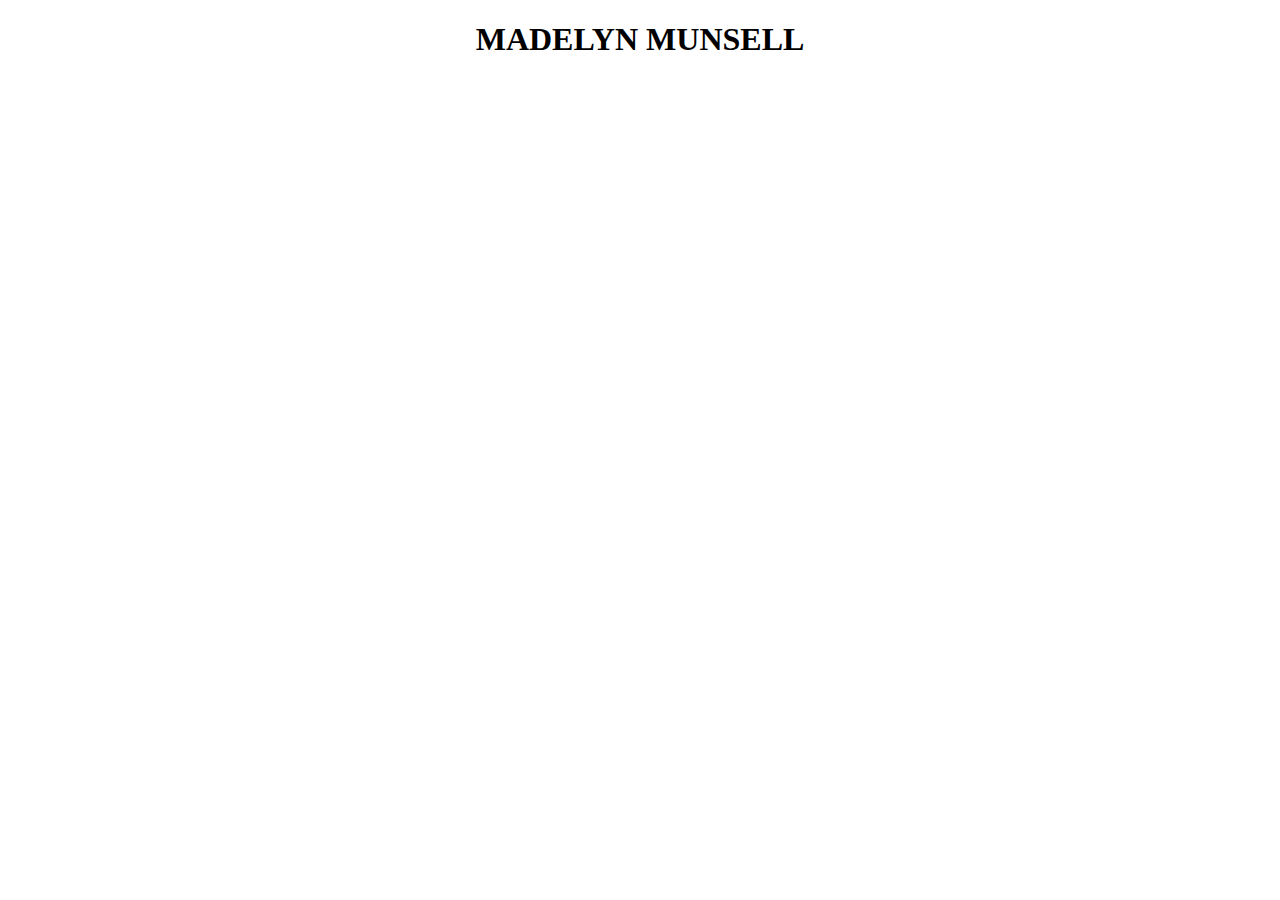
==== index.html @ 3848a4ca "added custom font yay" ====
<!DOCTYPE html>
<html>
<head>
    <title>madelyn munsell</title>

    <link rel="stylesheet" href="style.css">
</head>

<body>
    <center>
        <p style ="font-family: Timeless">
        <h1>MADELYN MUNSELL</h1>
    </center>
</body>
</html>
---- style.css ----
@font-face {
    font-family: Timeless;
    src: url(./font/Timeless.ttf);
}

/*container
div {font-family: 'Bitter', serif;} */
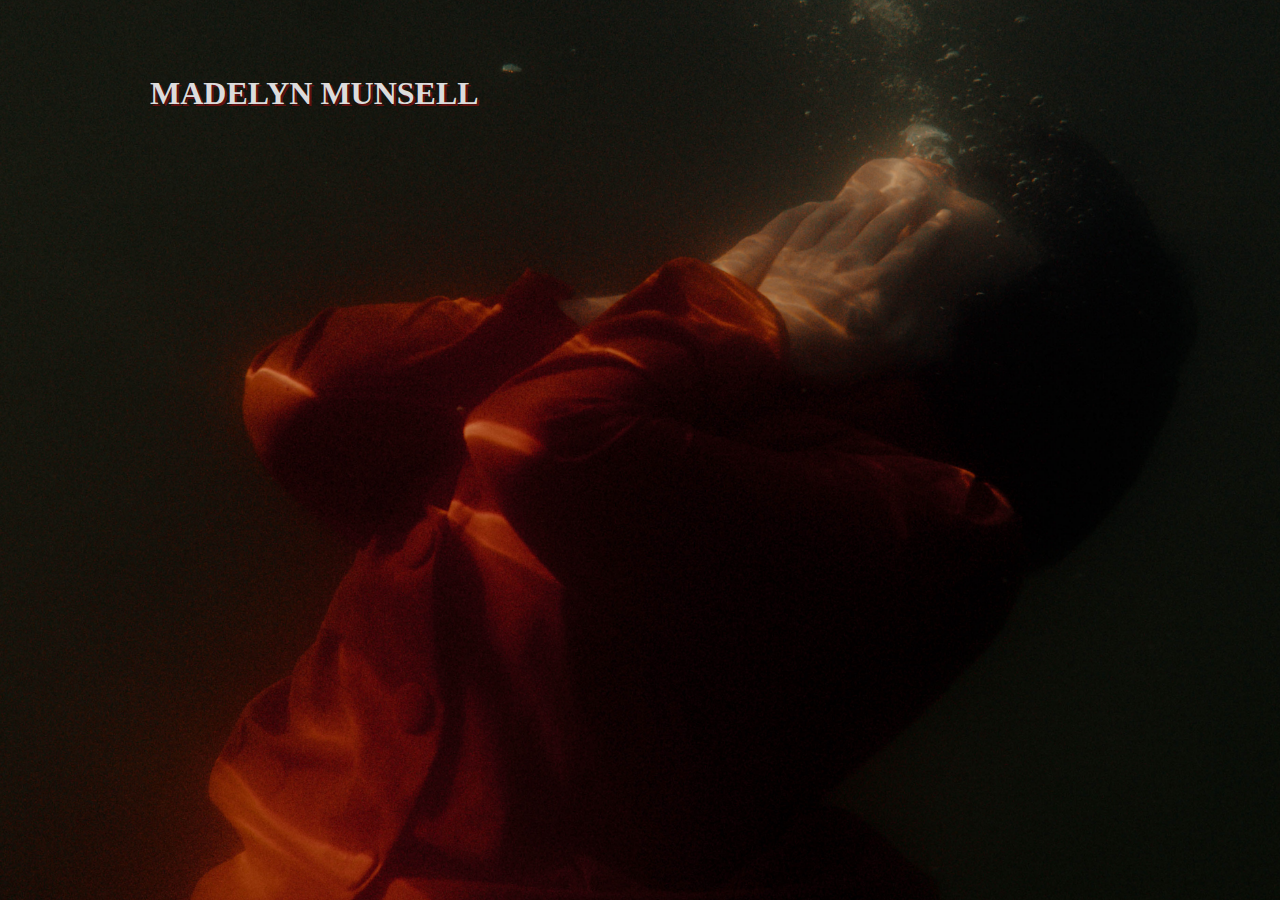
==== commit f40e6da6: "finding fonts, added background, margins, colors" ====
--- a/index.html
+++ b/index.html
@@ -7,9 +7,10 @@
 </head>
 
 <body>
-    <center>
-        <p style ="font-family: Timeless">
+    <left>
+        <p style ="font-family: Alike">
+
         <h1>MADELYN MUNSELL</h1>
-    </center>
+        </left>
 </body>
 </html>--- a/style.css
+++ b/style.css
@@ -1,7 +1,22 @@
 @font-face {
-    font-family: Timeless;
-    src: url(./font/Timeless.ttf);
+    font-family: Alike;
+    src: url(./font/AlikeAngular-Regular.ttf);
 }
 
-/*container
-div {font-family: 'Bitter', serif;} */+body {
+    background-image: url("./littledeaths.jpg");
+    background-repeat: no-repeat;
+    background-attachment: fixed;
+    background-position: center;
+    background-size: 2500px 1600px;
+
+    margin-top: 75px;
+    margin-bottom: 100px;
+    margin-right: 150px;
+    margin-left: 150px;
+  }
+
+  h1{
+      color: gainsboro;
+      text-shadow: 2px 2px rgba(129, 14, 14, 0.726);
+  }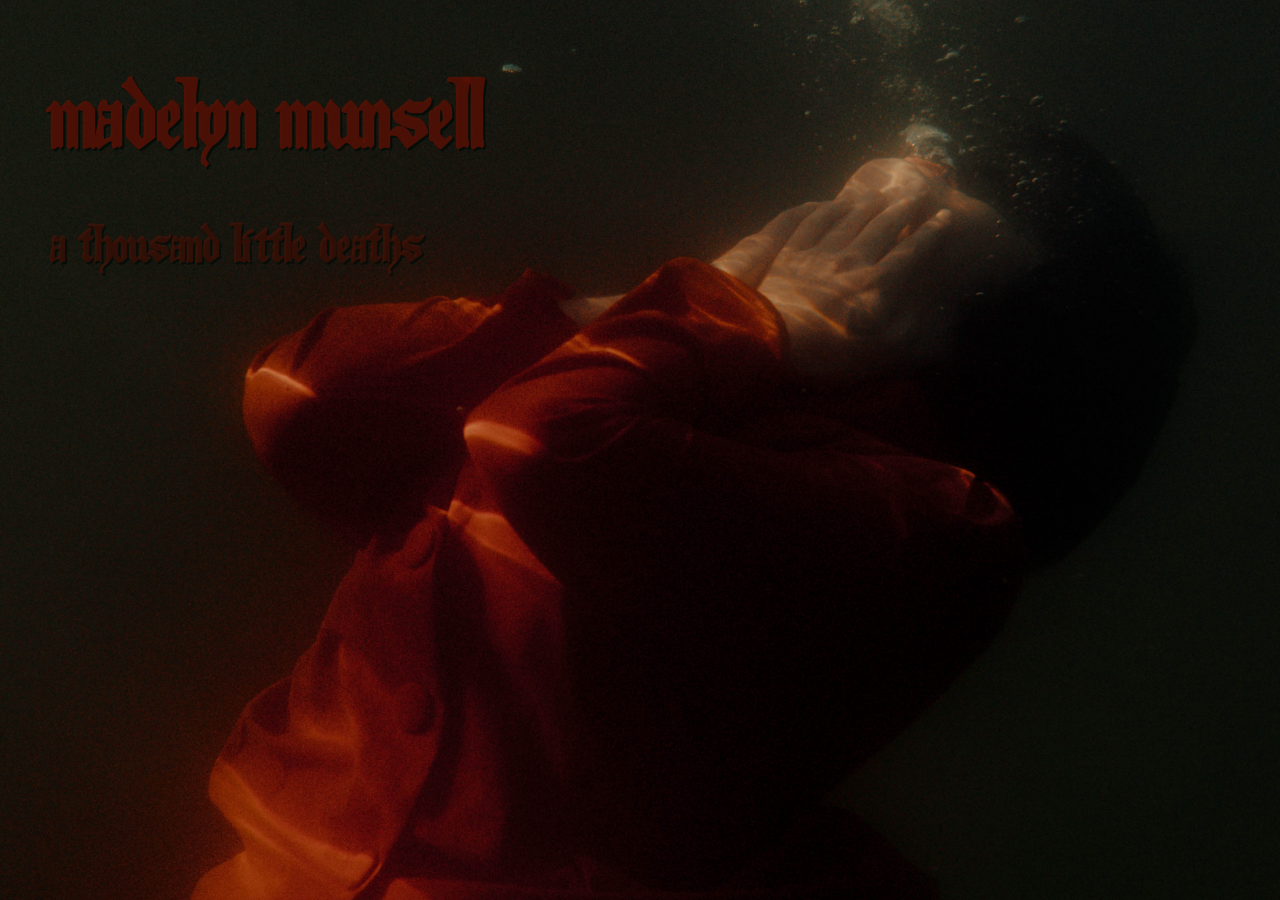
==== commit fe6642b5: "changed colors, opacities, added a thousand little deaths h2" ====
--- a/index.html
+++ b/index.html
@@ -8,9 +8,9 @@
 
 <body>
     <left>
-        <p style ="font-family: Alike">
+        <h1>madelyn munsell </h1>
+        <h2>a thousand little deaths</h2>
+    </left>
 
-        <h1>MADELYN MUNSELL</h1>
-        </left>
 </body>
 </html>--- a/style.css
+++ b/style.css
@@ -1,6 +1,6 @@
 @font-face {
-    font-family: Alike;
-    src: url(./font/AlikeAngular-Regular.ttf);
+    font-family: oldEnglish;
+    src: url(./font/ArtOfIlluminating.ttf);
 }
 
 body {
@@ -13,10 +13,20 @@
     margin-top: 75px;
     margin-bottom: 100px;
     margin-right: 150px;
-    margin-left: 150px;
+    margin-left: 50px;
   }
 
   h1{
-      color: gainsboro;
-      text-shadow: 2px 2px rgba(129, 14, 14, 0.726);
+      font-size: 80px;
+      font-family: oldEnglish;
+      color: rgba(88, 17, 5, 0.836);
+      text-shadow: 2px 2px rgba(4, 12, 7, 0.863);
+      
+  }
+  h2{
+      font-size: 45px;
+      font-family: oldEnglish;
+      color: rgba(88, 17, 5, 0.527);
+      text-shadow: 2px 2px rgba(4, 12, 7, 0.863);
+      
   }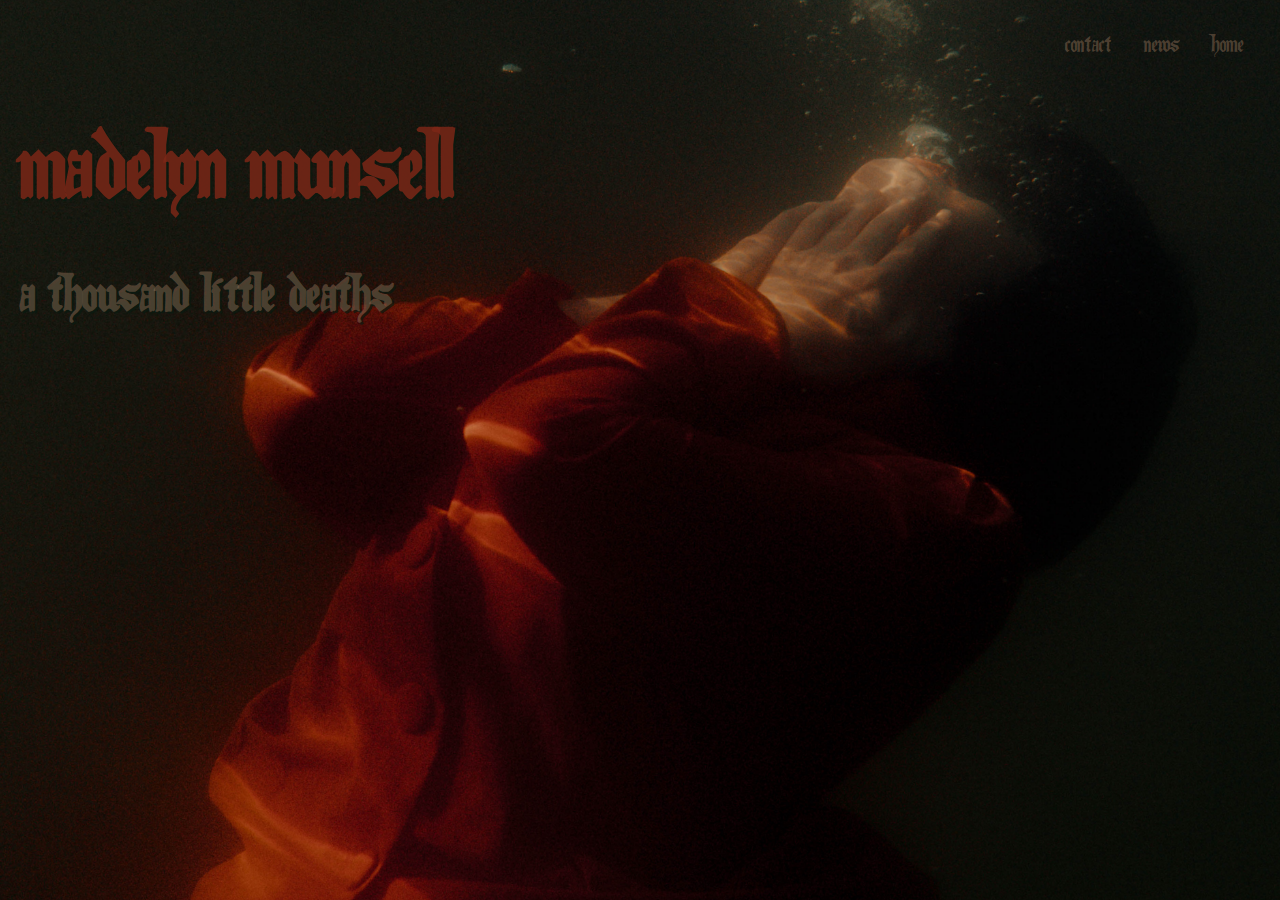
==== commit 9058571d: "created new directories" ====
--- a/index.html
+++ b/index.html
@@ -1,8 +1,14 @@
 <!DOCTYPE html>
 <html>
 <head>
+    
     <title>madelyn munsell</title>
-
+    <div class="topnav">
+        <a class="active" href="#home">home</a>
+        <a href="#news">news</a>
+        <a href="#contact">contact</a>
+      </div>
+      
     <link rel="stylesheet" href="style.css">
 </head>
 
--- a/style.css
+++ b/style.css
@@ -2,6 +2,22 @@
     font-family: oldEnglish;
     src: url(./font/ArtOfIlluminating.ttf);
 }
+    .topnav {    
+        overflow: hidden;
+      }
+      .topnav a {
+        float: right;
+        color: rgba(133, 104, 81, 0.527);
+        text-align: center;
+        padding: 14px 16px;
+        text-decoration: none;
+        font-family: oldEnglish;
+        font-size: 20px;
+      }
+      .topnav a:hover {
+        background-color: #ddd;
+        color: black;
+      }
 
 body {
     background-image: url("./littledeaths.jpg");
@@ -10,23 +26,23 @@
     background-position: center;
     background-size: 2500px 1600px;
 
-    margin-top: 75px;
-    margin-bottom: 100px;
-    margin-right: 150px;
-    margin-left: 50px;
+    margin-top: 20px;
+    margin-bottom: 20px;
+    margin-right: 20px;
+    margin-left: 20px;
   }
 
   h1{
       font-size: 80px;
       font-family: oldEnglish;
-      color: rgba(88, 17, 5, 0.836);
-      text-shadow: 2px 2px rgba(4, 12, 7, 0.863);
+      color: rgba(124, 38, 23, 0.836);
+      text-shadow: 2px 2px rgba(9, 26, 16, 0.719);
       
   }
   h2{
       font-size: 45px;
       font-family: oldEnglish;
-      color: rgba(88, 17, 5, 0.527);
-      text-shadow: 2px 2px rgba(4, 12, 7, 0.863);
+      color: rgba(133, 104, 81, 0.527);
+      text-shadow: 2px 2px rgba(9, 26, 16, 0.719);
       
   }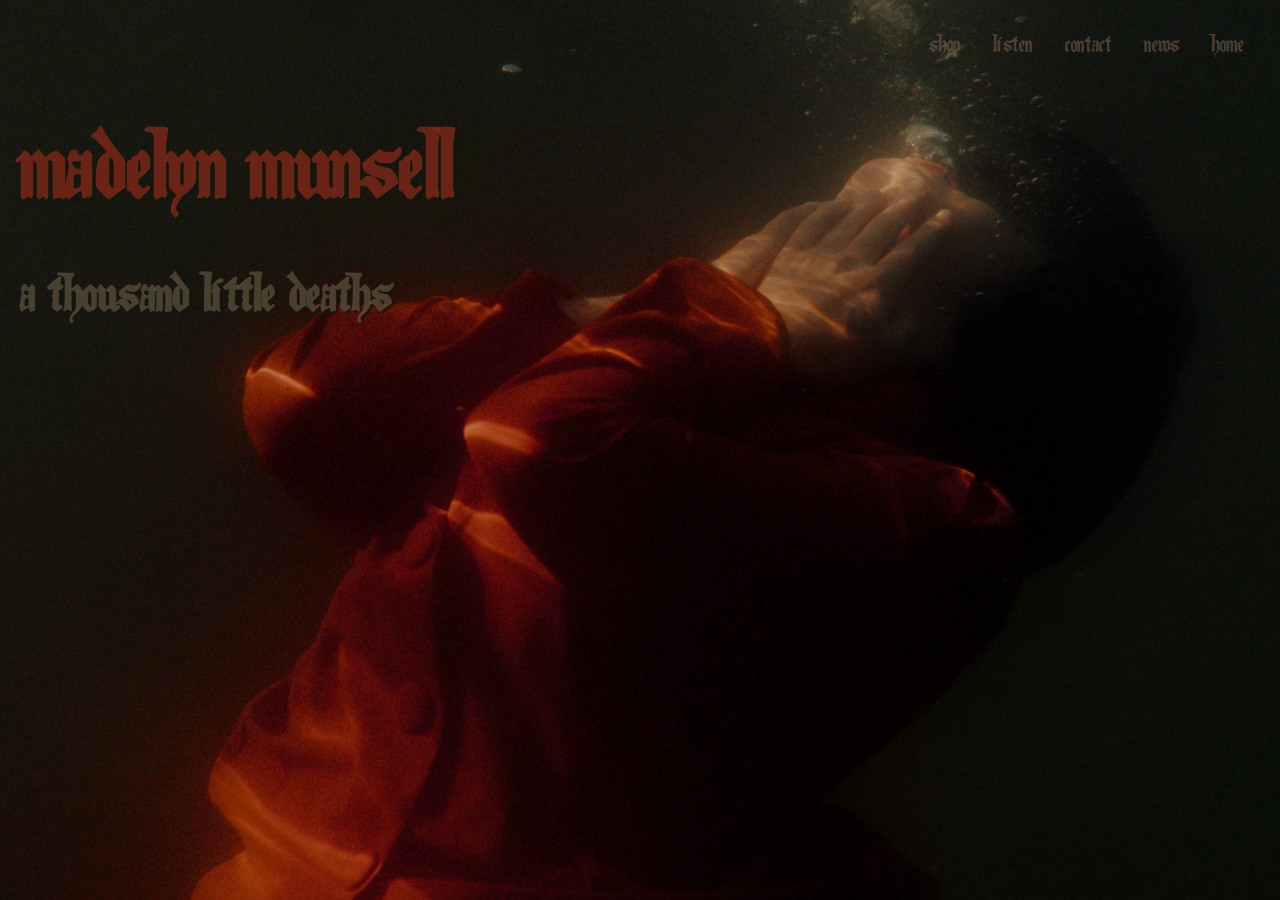
==== commit 34a6f7e6: "added hover" ====
--- a/index.html
+++ b/index.html
@@ -7,16 +7,16 @@
         <a class="active" href="#home">home</a>
         <a href="#news">news</a>
         <a href="#contact">contact</a>
+        <a href="#listen">listen</a>
+        <a href="#shop">shop</a>
       </div>
       
     <link rel="stylesheet" href="style.css">
 </head>
 
 <body>
-    <left>
         <h1>madelyn munsell </h1>
         <h2>a thousand little deaths</h2>
-    </left>
 
 </body>
 </html>--- a/style.css
+++ b/style.css
@@ -4,8 +4,8 @@
 }
     .topnav {    
         overflow: hidden;
-      }
-      .topnav a {
+    }
+    .topnav a {
         float: right;
         color: rgba(133, 104, 81, 0.527);
         text-align: center;
@@ -13,11 +13,10 @@
         text-decoration: none;
         font-family: oldEnglish;
         font-size: 20px;
-      }
-      .topnav a:hover {
-        background-color: #ddd;
+    }
+    .topnav a:hover {
         color: black;
-      }
+    }
 
 body {
     background-image: url("./littledeaths.jpg");
@@ -30,19 +29,37 @@
     margin-bottom: 20px;
     margin-right: 20px;
     margin-left: 20px;
-  }
+    text-align: left;
+    }
 
-  h1{
-      font-size: 80px;
-      font-family: oldEnglish;
-      color: rgba(124, 38, 23, 0.836);
-      text-shadow: 2px 2px rgba(9, 26, 16, 0.719);
-      
-  }
-  h2{
-      font-size: 45px;
-      font-family: oldEnglish;
-      color: rgba(133, 104, 81, 0.527);
-      text-shadow: 2px 2px rgba(9, 26, 16, 0.719);
-      
-  }+h1{
+    font-size: 80px;
+    font-family: oldEnglish;
+    color: rgba(124, 38, 23, 0.836);
+    text-shadow: 2px 2px rgba(9, 26, 16, 0.719); 
+    }
+h1:hover{
+    font-size: 80px;
+    font-family: oldEnglish;
+    color: rgba(0, 0, 0, 0.836);
+    text-shadow: 2px 2px rgba(9, 26, 16, 0.719); 
+    }
+
+h2{
+    font-size: 45px;
+    font-family: oldEnglish;
+    color: rgba(133, 104, 81, 0.527);
+    text-shadow: 2px 2px rgba(9, 26, 16, 0.719);    
+    }
+h2:hover{
+    font-size: 45px;
+    font-family: oldEnglish;
+    color: rgb(255, 255, 255);
+    text-shadow: 2px 2px rgba(9, 26, 16, 0.719);
+    }
+h3{
+    font-size: 20px;
+    font-family: oldEnglish;
+    color:   rgba(133, 104, 81, 0.527); 
+}
+    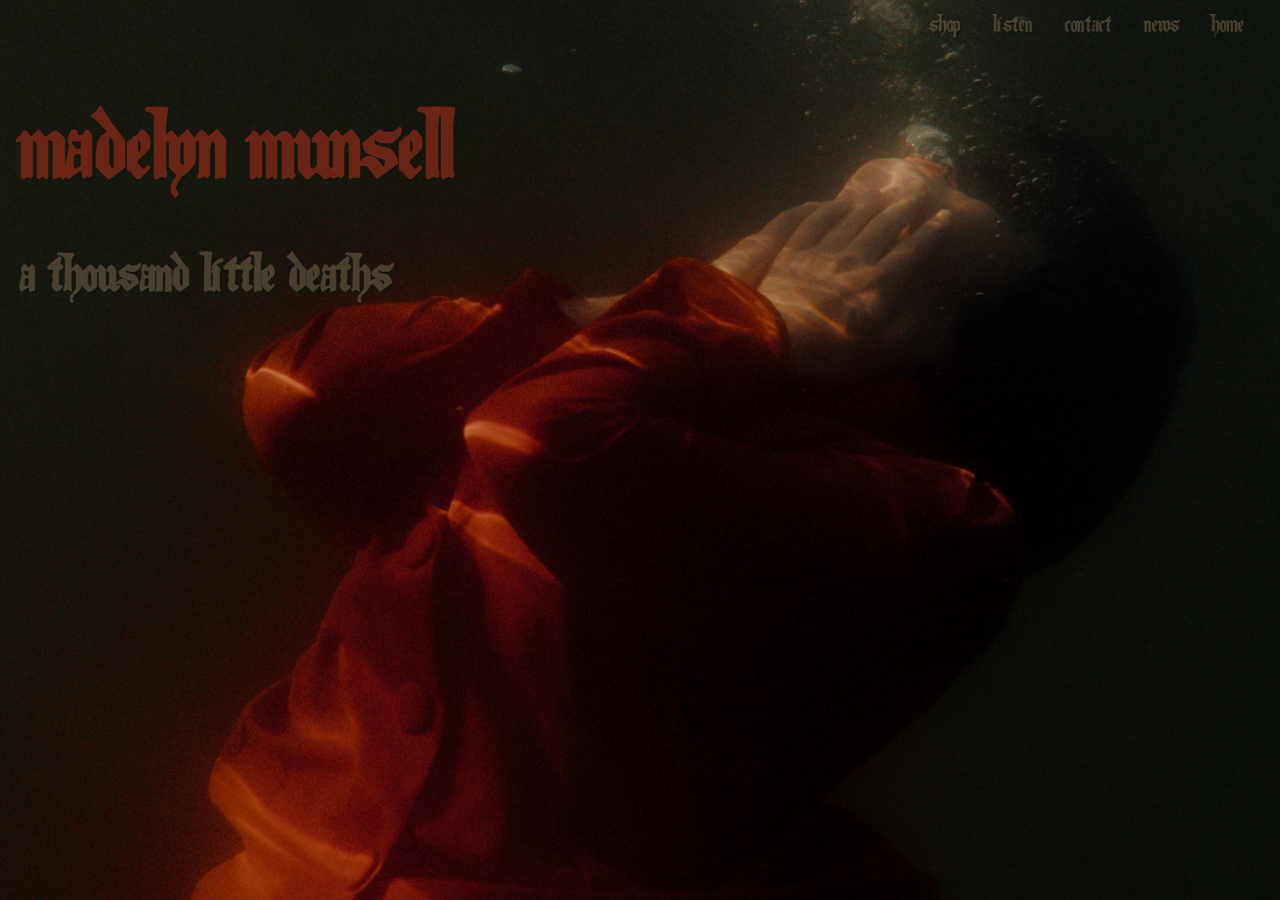
==== commit 07fe7916: "changed a lot" ====
--- a/index.html
+++ b/index.html
@@ -4,11 +4,11 @@
     
     <title>madelyn munsell</title>
     <div class="topnav">
-        <a class="active" href="#home">home</a>
-        <a href="#news">news</a>
-        <a href="#contact">contact</a>
-        <a href="#listen">listen</a>
-        <a href="#shop">shop</a>
+        <a class="active" href="index.html">home</a>
+        <a href="news.html">news</a>
+        <a href="contact.html">contact</a>
+        <a href="listen.html">listen</a>
+        <a href="shop.html">shop</a>
       </div>
       
     <link rel="stylesheet" href="style.css">
@@ -17,6 +17,7 @@
 <body>
         <h1>madelyn munsell </h1>
         <h2>a thousand little deaths</h2>
-
-</body>
+<center>
+    <iframe style="border: 0; width: 350px; height: 470px;" src="https://bandcamp.com/EmbeddedPlayer/album=587527664/size=large/bgcol=ffffff/linkcol=0687f5/tracklist=false/transparent=true/" seamless><a href="http://madelynmunsell.bandcamp.com/album/a-thousand-little-deaths-demo">a thousand little deaths demo by madelyn munsell</a></iframe>
+</center>
 </html>--- a/style.css
+++ b/style.css
@@ -8,6 +8,7 @@
     .topnav a {
         float: right;
         color: rgba(133, 104, 81, 0.527);
+        text-shadow: 2px 2px rgba(9, 26, 16, 0.719);
         text-align: center;
         padding: 14px 16px;
         text-decoration: none;
@@ -15,17 +16,18 @@
         font-size: 20px;
     }
     .topnav a:hover {
-        color: black;
+        color: rgb(209, 206, 206);
     }
 
 body {
     background-image: url("./littledeaths.jpg");
+    background-color: rgb(9, 26, 16);
     background-repeat: no-repeat;
     background-attachment: fixed;
     background-position: center;
     background-size: 2500px 1600px;
 
-    margin-top: 20px;
+    margin-top: 0px;
     margin-bottom: 20px;
     margin-right: 20px;
     margin-left: 20px;
@@ -62,4 +64,39 @@
     font-family: oldEnglish;
     color:   rgba(133, 104, 81, 0.527); 
 }
+
+input[type=text], select, textarea {
+    font-family: oldEnglish;
+    font-size: 20px;
+    width: 100%; 
+    padding: 12px;
+    border: 1px solid rgba(204, 204, 204, 0);
+    border-radius: 4px;
+    box-sizing: border-box;
+    margin-top: 6px;
+    margin-bottom: 16px;
+    resize: vertical; 
+    background-color: #7a807b54;
+  }
+  
+  input[type=submit] {
+    background-color: #000000;
+    font-family: oldEnglish;
+    font-size: 20px;
+    color: rgba(133, 104, 81, 0.527); ;
+    padding: 12px 20px;
+    border: none;
+    border-radius: 4px;
+    cursor: pointer;
+  }
+  
+  input[type=submit]:hover {
+    background-color: #7a807b54;
+  }
+  
+  .container {
+    border-radius: 5px;
+    background-color: #f2f2f200;
+    padding: 20px;
+  }
     